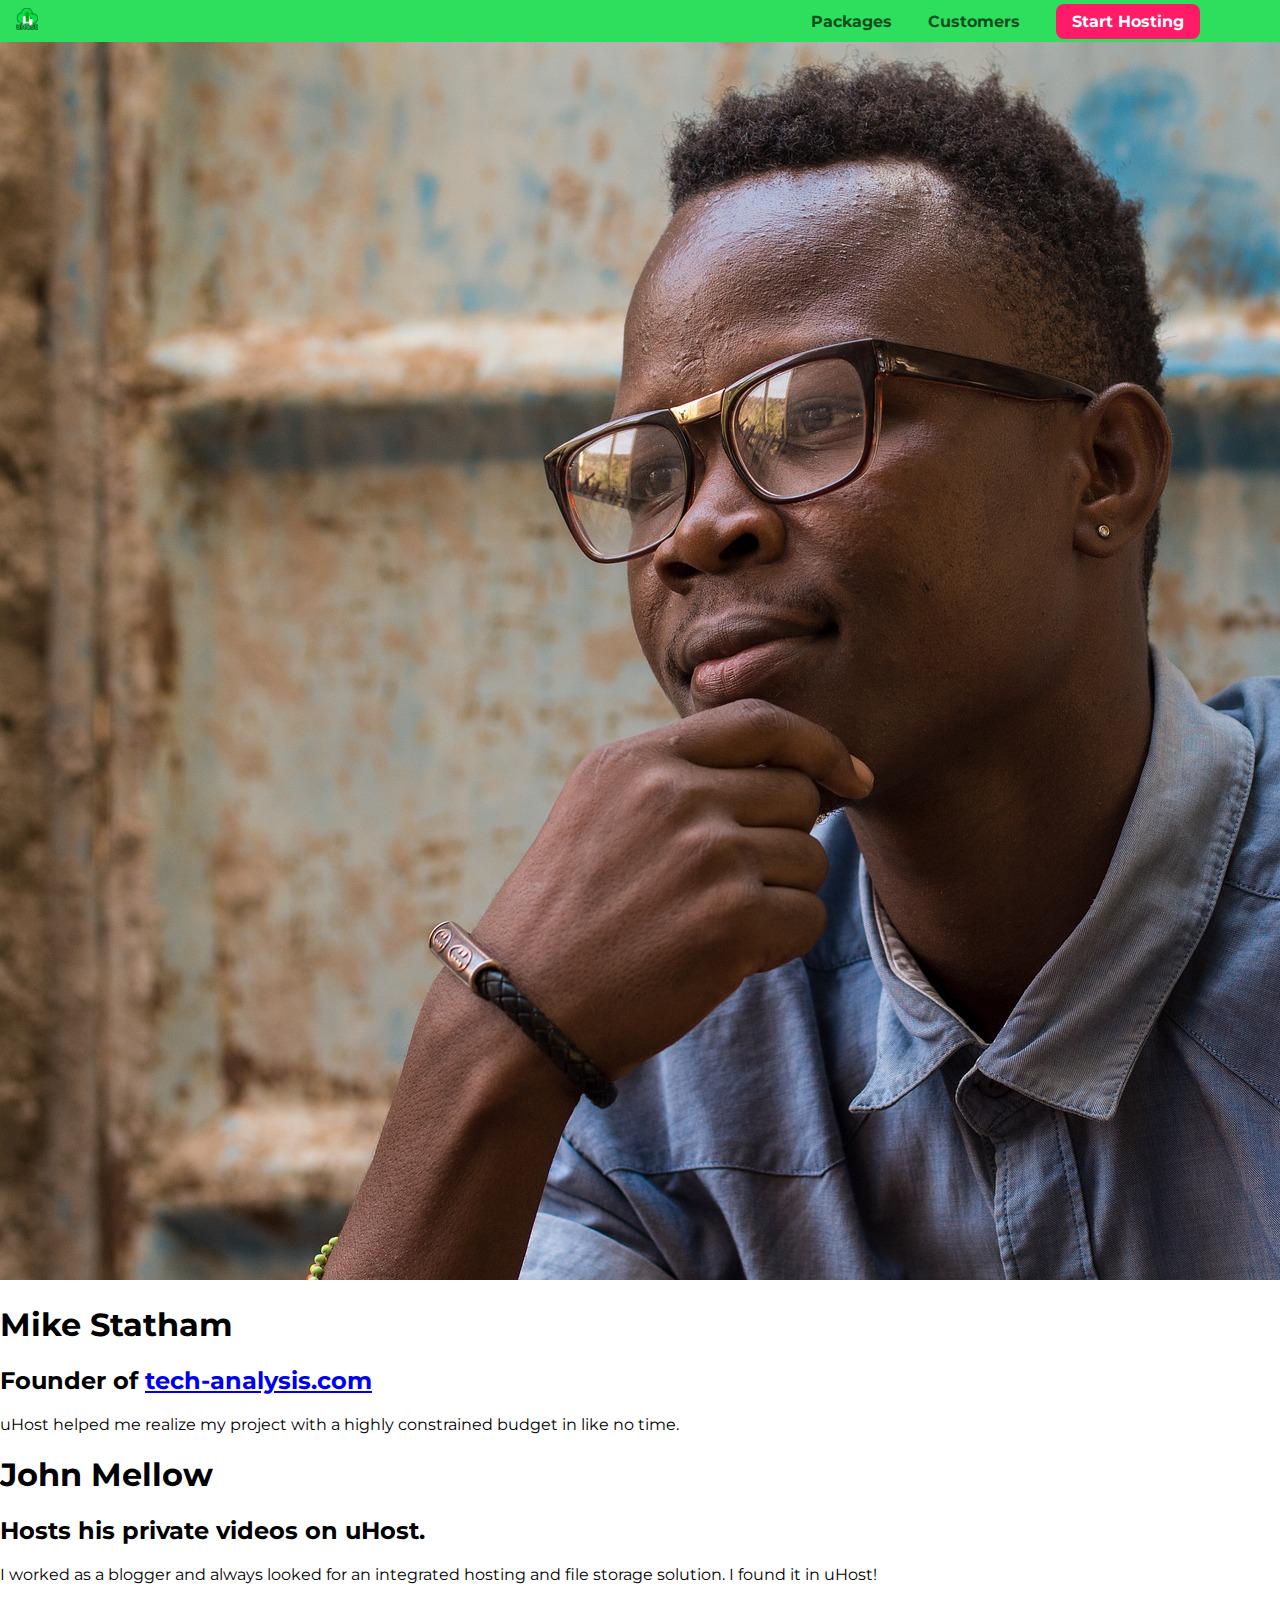
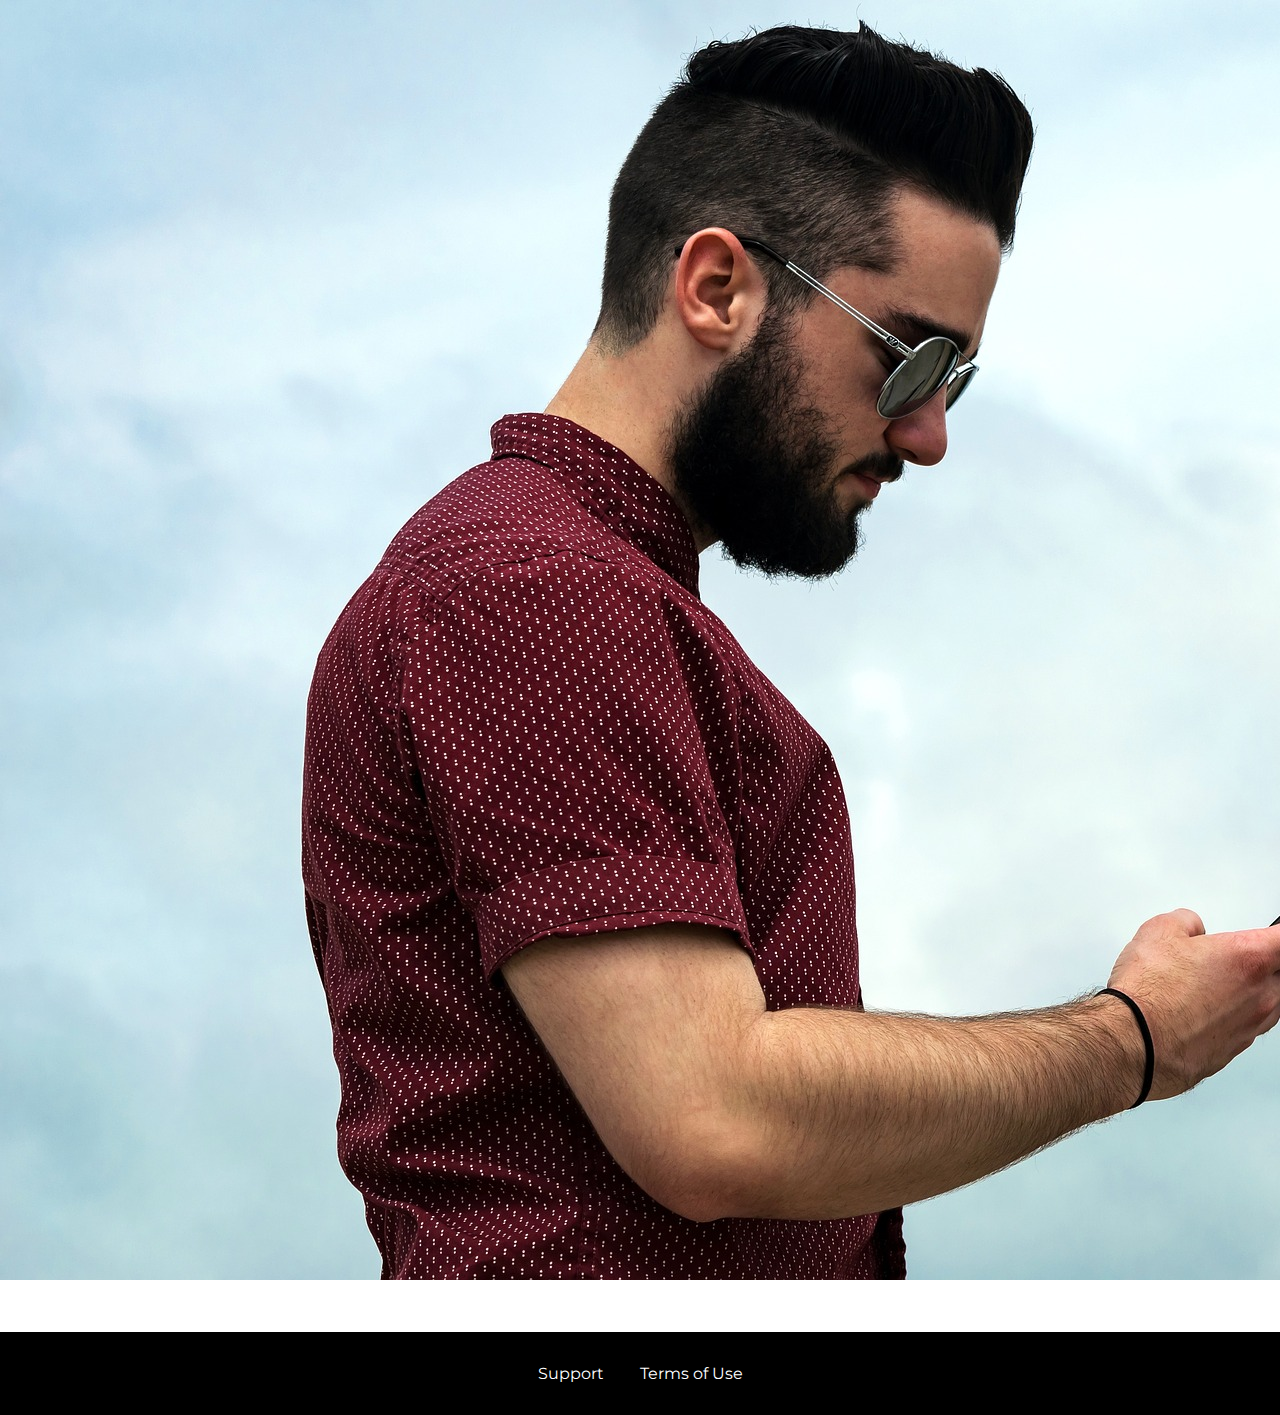
==== customers/index.html @ 91d1b472 "91. Adding the customers page to out website" ====
<!DOCTYPE html>
<html lang="en">

<head>
    <meta charset="UTF-8">
    <meta name="viewport" content="width=device-width, initial-scale=1.0">
    <meta http-equiv="X-UA-Compatible" content="ie=edge">
    <title>uHost Customers</title>
    <link rel="shortcut icon" href="../favicon.png">
    <link href="https://fonts.googleapis.com/css?family=Anton|Montserrat:400,700" rel="stylesheet">
    <link rel="stylesheet" href="../shared.css">
    <link rel="stylesheet" href="customers.css">
</head>

<body>
<header class="main-header">
    <div>
        <a href="index.html" class="main-header__brand">
            <img src="../images/uhost-icon.png" alt="uHost - Your favorite hosting company">
        </a>
    </div>
    <nav class="main-nav">
        <ul class="main-nav__items">
            <li class="main-nav__item">
                <a href="../packages/index.html">Packages</a>
            </li>
            <li class="main-nav__item">
                <a href="index.html">Customers</a>
            </li>
            <li class="main-nav__item main-nav__item--cta">
                <a href="../start-hosting/index.html">Start Hosting</a>
            </li>
        </ul>
    </nav>
</header>
<main>

    <div>
        <div class="testimonial" id="customer-1">
            <div class="testimonial__image-container">
                <img src="../images/customer-1.jpg" alt="Mike Statham - Customer" class="testimonial__image">
            </div>
            <div class="testimonial__info">
                <h1 class="testimonial__name">Mike Statham</h1>
                <h2 class="testimonial__subtitle">Founder of
                    <a href="tech-analysis.com">tech-analysis.com</a>
                </h2>
                <p class="testimonial__text">uHost helped me realize my project with a highly constrained budget in like
                    no time.</p>
            </div>
        </div>
        <div class="testimonial" id="customer-2">

            <div class="testimonial__info">
                <h1 class="testimonial__name">John Mellow</h1>
                <h2 class="testimonial__subtitle">Hosts his private videos on uHost.
                </h2>
                <p class="testimonial__text">I worked as a blogger and always looked for an integrated hosting and file
                    storage solution. I found
                    it in uHost!
                </p>
            </div>
            <div class="testimonial__image-container">
                <img src="../images/customer-2.jpg" alt="John Mellow - Customer" class="testimonial__image">
            </div>
        </div>
    </div>
</main>
<footer class="main-footer">
    <nav>
        <ul class="main-footer__links">
            <li class="main-footer__link">
                <a href="#">Support</a>
            </li>
            <li class="main-footer__link">
                <a href="#">Terms of Use</a>
            </li>
        </ul>
    </nav>
</footer>

</body>

</html>
---- shared.css ----
* {
    box-sizing: border-box;
}

body {
    font-family: 'Montserrat', sans-serif;
    margin: 0;
}

.main-header {
    position: fixed;
    top: 0;
    left: 0;
    width: 100%;
    background: #2ddf5c;
    padding: 8px 16px;
    z-index: 1;
}

.main-header > div {
    display: inline-block;
    vertical-align: middle;
}

.main-header__brand {
    color: #0e4f1f;
    text-decoration: none;
    font-weight: bold;
    font-size: 22px;
    display: inline-block;
    height: 22px;
}

.main-header__brand img {
    height: 100%;
}

.main-nav {
    display: inline-block;
    text-align: right;
    width: calc(100% - 74px);
    vertical-align: middle;
}

.main-nav__items {
    margin: 0;
    padding: 0;
    list-style: none;
}

.main-nav__item {
    display: inline-block;
    margin: 0 16px;
}

.main-nav__item a {
    text-decoration: none;
    color: #0e4f1f;
    font-weight: bold;
    padding: 3px 0;
}

.main-nav__item a:hover,
.main-nav__item a:active {
    color: white;
    border-bottom: 5px solid white;
}

.main-nav__item--cta a {
    color: white;
    background: #ff1b68;
    padding: 8px 16px;
    border-radius: 8px;
}

.main-nav__item--cta a:hover,
.main-nav__item--cta a:active {
    color: #ff1b68;
    background: white;
    border: none;
}

.main-footer {
    background: black;
    padding: 32px;
    margin-top: 48px;
}

.main-footer__links {
    list-style: none;
    margin: 0;
    padding: 0;
    text-align: center;
}

.main-footer__link {
    display: inline-block;
    margin: 0 16px;
}

.main-footer__link a {
    color: white;
    text-decoration: none;
}

.main-footer__link a:hover,
.main-footer__link a:active {
    color: #ccc;
}

.button {
    background: #0e4f1f;
    color: white;
    font: inherit;
    border: 1.5px solid #0e4f1f;
    padding: 8px;
    border-radius: 8px;
    font-weight: bold;
    cursor: pointer;
}

.button:hover,
.button:active {
    background: white;
    color: #0e4f1f;
}

.button:focus {
    outline: none;
}
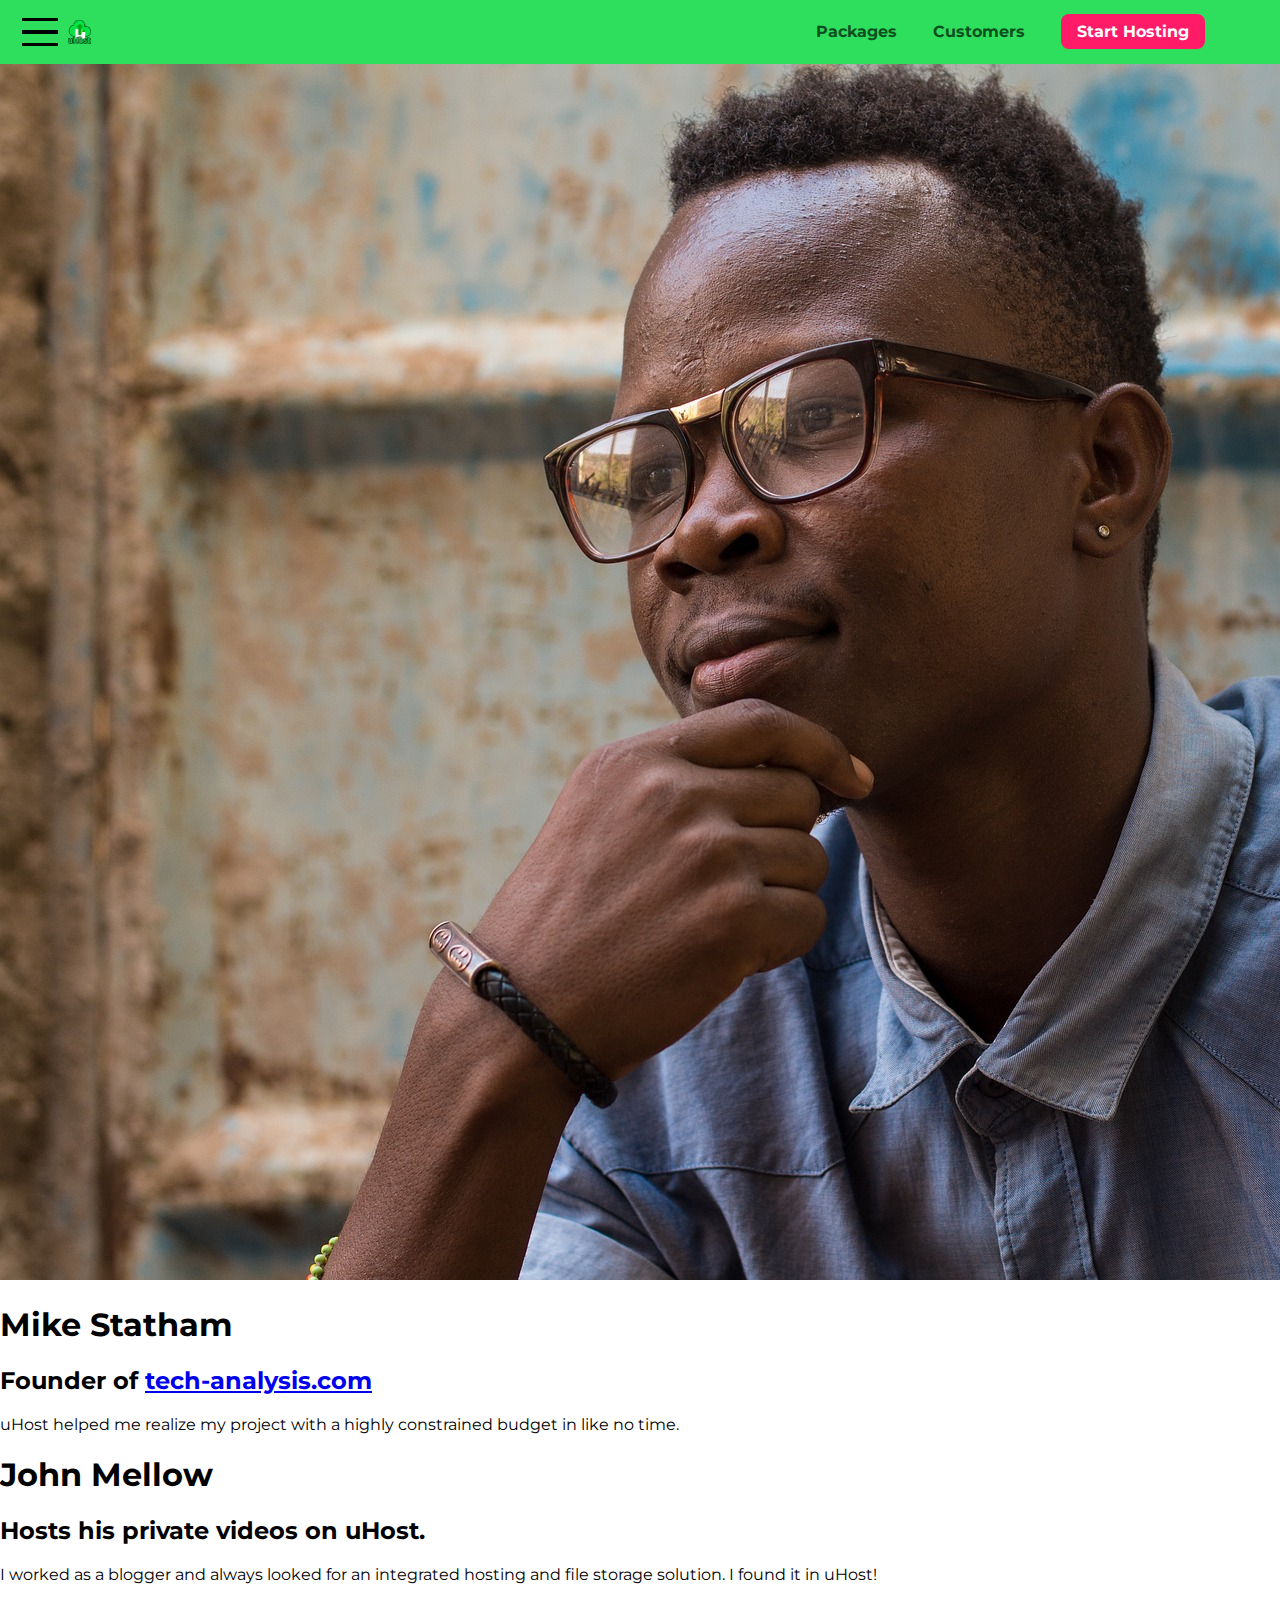
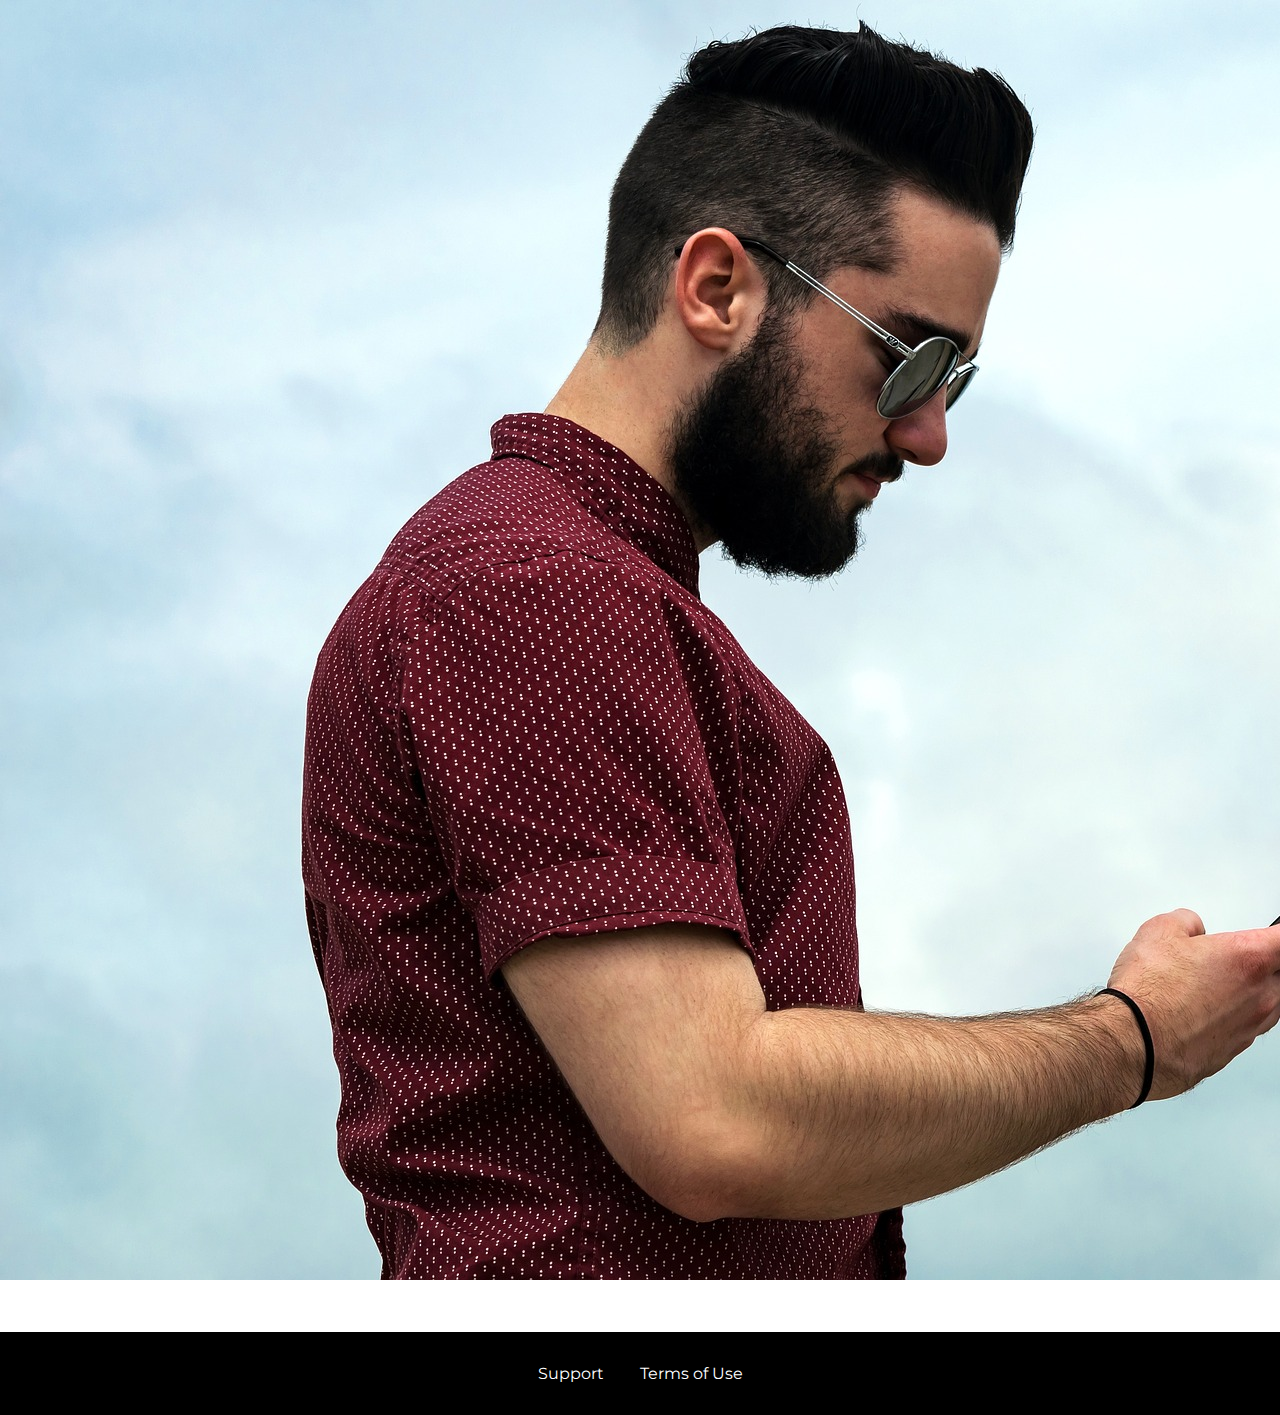
==== commit 6d875c05: "126. wrap up" ====
--- a/customers/index.html
+++ b/customers/index.html
@@ -13,9 +13,16 @@
 </head>
 
 <body>
+<div class="backdrop"></div>
+
 <header class="main-header">
     <div>
-        <a href="index.html" class="main-header__brand">
+        <button class="toggle-button">
+            <span class="toggle-button__bar"></span>
+            <span class="toggle-button__bar"></span>
+            <span class="toggle-button__bar"></span>
+        </button>
+        <a href="../index.html" class="main-header__brand">
             <img src="../images/uhost-icon.png" alt="uHost - Your favorite hosting company">
         </a>
     </div>
@@ -33,8 +40,20 @@
         </ul>
     </nav>
 </header>
+<nav class="mobile-nav">
+    <ul class="mobile-nav__items">
+        <li class="mobile-nav__item">
+            <a href="../packages/index.html">Packages</a>
+        </li>
+        <li class="mobile-nav__item">
+            <a href="index.html">Customers</a>
+        </li>
+        <li class="mobile-nav__item mobile-nav__item--cta">
+            <a href="../start-hosting/index.html">Start Hosting</a>
+        </li>
+    </ul>
+</nav>
 <main>
-
     <div>
         <div class="testimonial" id="customer-1">
             <div class="testimonial__image-container">
@@ -43,7 +62,7 @@
             <div class="testimonial__info">
                 <h1 class="testimonial__name">Mike Statham</h1>
                 <h2 class="testimonial__subtitle">Founder of
-                    <a href="tech-analysis.com">tech-analysis.com</a>
+                    <a href="https://tech-analysis.com">tech-analysis.com</a>
                 </h2>
                 <p class="testimonial__text">uHost helped me realize my project with a highly constrained budget in like
                     no time.</p>
@@ -78,6 +97,7 @@
         </ul>
     </nav>
 </footer>
+<script src="../shared.js"></script>
 
 </body>
 
--- a/shared.css
+++ b/shared.css
@@ -7,38 +7,74 @@
     margin: 0;
 }
 
+.backdrop {
+    position: fixed;
+    display: none;
+    top: 0;
+    left: 0;
+    z-index: 100;
+    width: 100vw;
+    height: 100vh;
+    background: rgba(0, 0, 0, 0.5);
+}
+
 .main-header {
+    width: 100%;
     position: fixed;
     top: 0;
     left: 0;
+    background: #2ddf5c;
+    padding: 0.5rem 1rem;
+    z-index: 1;
+}
+
+.main-header > div {
+    display: inline-block;
+    vertical-align: middle;
+}
+
+.toggle-button {
+    width: 3rem;
+    background: transparent;
+    border: none;
+    cursor: pointer;
+    padding-top: 0;
+    padding-bottom: 0;
+    vertical-align: middle;
+}
+
+.toggle-button:focus {
+    outline: none;
+}
+
+.toggle-button__bar {
     width: 100%;
-    background: #2ddf5c;
-    padding: 8px 16px;
-    z-index: 1;
-}
-
-.main-header > div {
-    display: inline-block;
-    vertical-align: middle;
+    height: 0.2rem;
+    background: black;
+    display: block;
+    margin: 0.6rem 0;
 }
 
 .main-header__brand {
     color: #0e4f1f;
     text-decoration: none;
     font-weight: bold;
-    font-size: 22px;
-    display: inline-block;
-    height: 22px;
+    font-size: 1.5rem;
+    height: 1.5rem;
+    /* width: 20px; */
+    display: inline-block;
+    vertical-align: middle;
 }
 
 .main-header__brand img {
     height: 100%;
+    /* width: 100%; */
 }
 
 .main-nav {
     display: inline-block;
     text-align: right;
-    width: calc(100% - 74px);
+    width: calc(100% - 122px);
     vertical-align: middle;
 }
 
@@ -50,14 +86,15 @@
 
 .main-nav__item {
     display: inline-block;
-    margin: 0 16px;
-}
-
-.main-nav__item a {
+    margin: 0 1rem;
+}
+
+.main-nav__item a,
+.mobile-nav__item a {
     text-decoration: none;
     color: #0e4f1f;
     font-weight: bold;
-    padding: 3px 0;
+    padding: 0.2rem 0;
 }
 
 .main-nav__item a:hover,
@@ -66,15 +103,18 @@
     border-bottom: 5px solid white;
 }
 
-.main-nav__item--cta a {
+.main-nav__item--cta a,
+.mobile-nav__item--cta a {
     color: white;
     background: #ff1b68;
-    padding: 8px 16px;
+    padding: 0.5rem 1rem;
     border-radius: 8px;
 }
 
 .main-nav__item--cta a:hover,
-.main-nav__item--cta a:active {
+.main-nav__item--cta a:active,
+.mobile-nav__item--cta a:hover,
+.mobile-nav__item--cta a:active {
     color: #ff1b68;
     background: white;
     border: none;
@@ -82,8 +122,8 @@
 
 .main-footer {
     background: black;
-    padding: 32px;
-    margin-top: 48px;
+    padding: 2rem;
+    margin-top: 3rem;
 }
 
 .main-footer__links {
@@ -95,7 +135,7 @@
 
 .main-footer__link {
     display: inline-block;
-    margin: 0 16px;
+    margin: 0 1rem;
 }
 
 .main-footer__link a {
@@ -113,7 +153,7 @@
     color: white;
     font: inherit;
     border: 1.5px solid #0e4f1f;
-    padding: 8px;
+    padding: 0.5rem;
     border-radius: 8px;
     font-weight: bold;
     cursor: pointer;
@@ -128,3 +168,35 @@
 .button:focus {
     outline: none;
 }
+
+.mobile-nav {
+    display: none;
+    position: fixed;
+    z-index: 101;
+    top: 0;
+    left: 0;
+    background: white;
+    width: 80%;
+    height: 100vh;
+}
+
+.mobile-nav__items {
+    width: 90%;
+    height: 100%;
+    list-style: none;
+    margin: 10% auto;
+    padding: 0;
+    text-align: center;
+}
+
+.mobile-nav__item {
+    margin: 1rem 0;
+}
+
+.mobile-nav__item a {
+    font-size: 1.5rem;
+}
+
+.open {
+    display: block !important;
+}